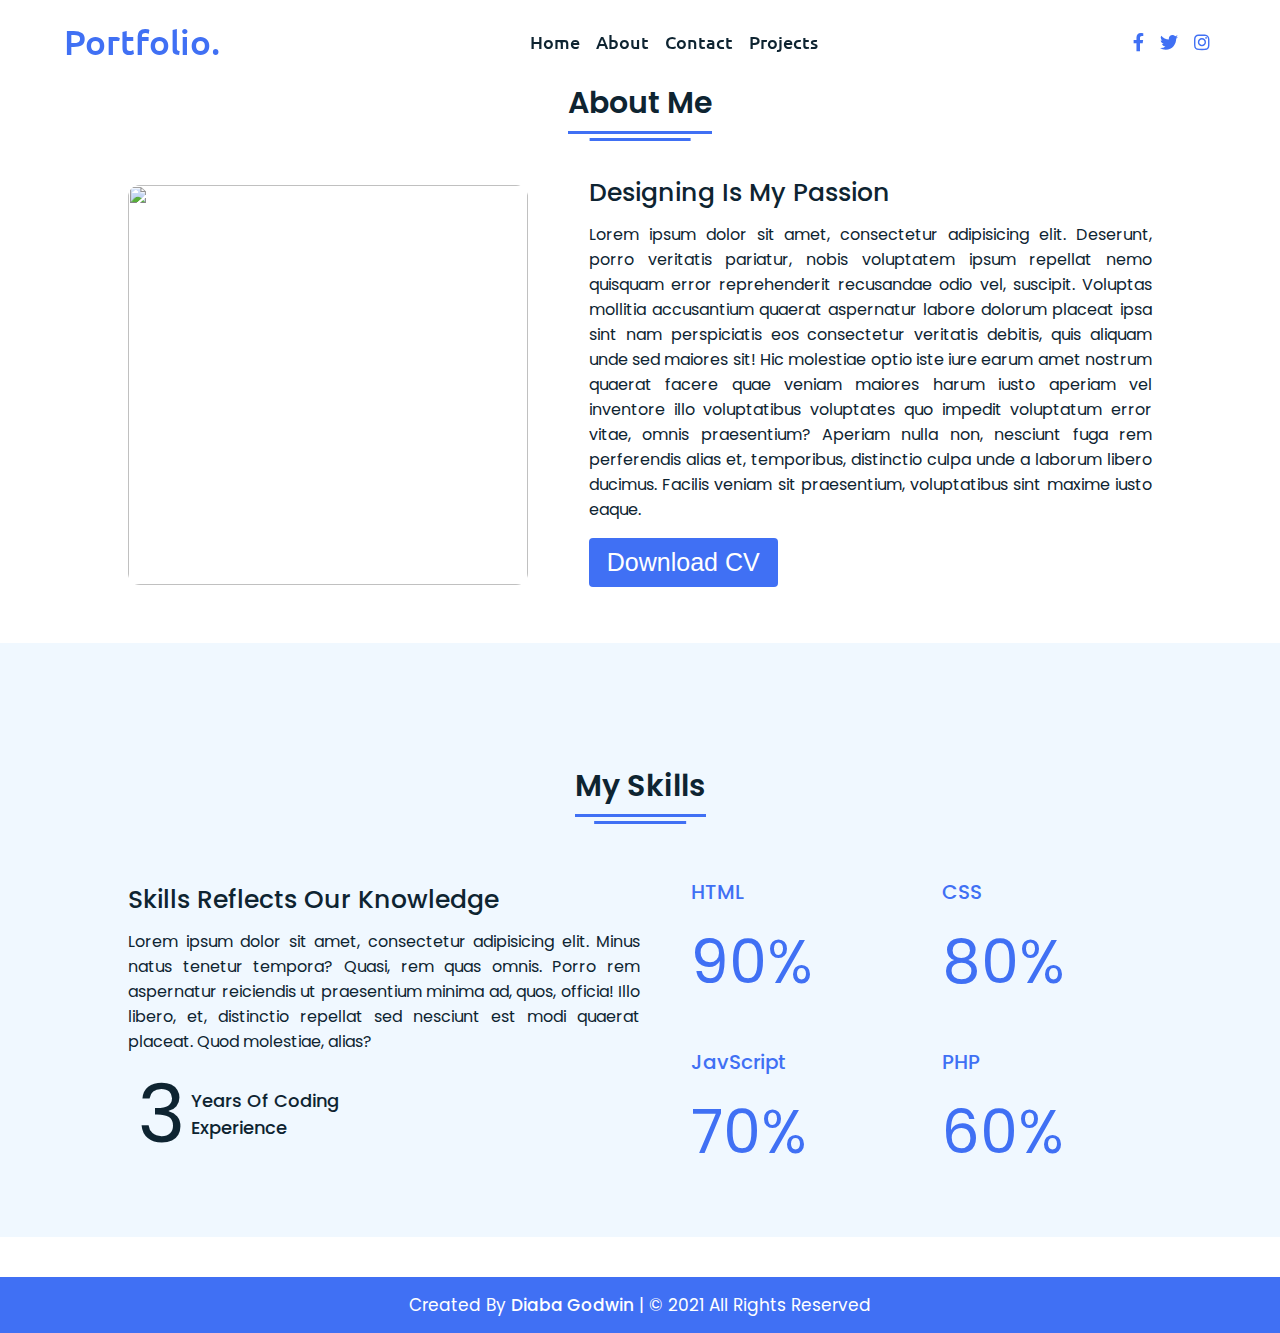
==== About.html @ 7c53193d "Uploaded my Portfolio" ====
<!DOCTYPE html>
<html lang="en">
<head>
    <meta charset="UTF-8" />
    <title>Portfolio Website</title>
    <link rel="stylesheet" href="style.css" />
    <link rel="stylesheet" href="https://cdnjs.cloudflare.com/ajax/libs/font-awesome/5.15.2/css/all.min.css" />
    <meta name="viewport" content="width=device-width, initial-scale=1.0" />
</head>
<body>
    <nav>
        <div class="navbar">
          <div class="logo"><a href="#">Portfolio.</a></div>
          <ul class="menu">
            <li><a href="index.html">Home</a></li>
            <li><a href="About.html">About</a></li>
            <li><a href="Contact.html">Contact</a></li>
            <li><a href="Projects.html">Projects</a></li>
            <div class="cancel-btn">
              <i class="fas fa-times"></i>
            </div>
          </ul>
          <div class="media-icons">
            <a href="#"><i class="fab fa-facebook-f"></i></a>
            <a href="#"><i class="fab fa-twitter"></i></a>
            <a href="#"><i class="fab fa-instagram"></i></a>
          </div>
        </div>
        <div class="menu-btn">
          <i class="fas fa-bars"></i>
        </div>
      </nav>

    <section class="about" id="about">
        <div class="content">
          <div class="title"><span>About Me</span></div>
          <div class="about-details">
            <div class="left">
              <img src="images/about.jpg" alt="" />
            </div>
            <div class="right">
              <div class="topic">Designing Is My Passion</div>
              <p>
                Lorem ipsum dolor sit amet, consectetur adipisicing elit. Deserunt, porro veritatis pariatur, nobis voluptatem ipsum repellat nemo quisquam error reprehenderit recusandae odio vel, suscipit. Voluptas mollitia accusantium quaerat aspernatur labore dolorum placeat ipsa sint nam perspiciatis eos consectetur veritatis debitis, quis aliquam unde sed maiores sit! Hic molestiae optio iste
                iure earum amet nostrum quaerat facere quae veniam maiores harum iusto aperiam vel inventore illo voluptatibus voluptates quo impedit voluptatum error vitae, omnis praesentium? Aperiam nulla non, nesciunt fuga rem perferendis alias et, temporibus, distinctio culpa unde a laborum libero ducimus. Facilis veniam sit praesentium, voluptatibus sint maxime iusto eaque.
              </p>
              <div class="button">
                <button>Download CV</button>
              </div>
            </div>
          </div>
        </div>
    </section>


    <section class="skills" id="skills">
        <div class="content">
          <div class="title"><span>My Skills</span></div>
          <div class="skills-details">
            <div class="text">
              <div class="topic">Skills Reflects Our Knowledge</div>
              <p>Lorem ipsum dolor sit amet, consectetur adipisicing elit. Minus natus tenetur tempora? Quasi, rem quas omnis. Porro rem aspernatur reiciendis ut praesentium minima ad, quos, officia! Illo libero, et, distinctio repellat sed nesciunt est modi quaerat placeat. Quod molestiae, alias?</p>
              <div class="experience">
                <div class="num">3</div>
                <div class="exp">
                  Years Of Coding<br />
                  Experience
                </div>
              </div>
            </div>
            <div class="boxes">
              <div class="box">
                <div class="topic">HTML</div>
                <div class="per">90%</div>
              </div>
              <div class="box">
                <div class="topic">CSS</div>
                <div class="per">80%</div>
              </div>
              <div class="box">
                <div class="topic">JavScript</div>
                <div class="per">70%</div>
              </div>
              <div class="box">
                <div class="topic">PHP</div>
                <div class="per">60%</div>
              </div>
            </div>
          </div>
        </div>
      </section>


      <footer>
        <div class="text">
          <span>Created By <a href="#">Diaba Godwin</a> | &#169; 2021 All Rights Reserved</span>
        </div>
      </footer>
  
      <script src="script.js"></script>
</body>
</html>
---- style.css ----
/* Google Font CDN Link */
@import url('https://fonts.googleapis.com/css2?family=Poppins:wght@400;500;600;700&family=Ubuntu:wght@400;500;700&display=swap');
*{
  margin: 0;
  padding: 0;
  box-sizing: border-box;
  text-decoration: none;
  scroll-behavior: smooth;
}

/* Custom Scroll Bar CSS */
::-webkit-scrollbar {
    width: 10px;
}
::-webkit-scrollbar-track {
    background: #f1f1f1;
}
::-webkit-scrollbar-thumb {
    background: #6e93f7;
    border-radius: 12px;
    transition: all 0.3s ease;
}

::-webkit-scrollbar-thumb:hover {
    background: #4070f4;
}
/* navbar styling */

nav{
  position: fixed;
  width: 100%;
  padding: 20px 0;
  z-index: 998;
  transition: all 0.3s ease;
  font-family: 'Ubuntu', sans-serif;
}
nav.sticky{
  background: #4070f4;
  padding: 13px 0;
}
nav .navbar{
  width: 90%;
  display: flex;
  justify-content: space-between;
  align-items: center;
  margin: auto;
}
nav .navbar .logo a{
  font-weight: 500;
  font-size: 35px;
  color: #4070f4;
  text-decoration: none;
}
nav.sticky .navbar .logo a{
  color: #fff;
  text-decoration: none;
}
nav .navbar .menu{
  display: flex;
  position: relative;
}
nav .navbar .menu li{
  list-style: none;
  margin: 0 8px;
}
.navbar .menu a{
  font-size: 18px;
  font-weight: 500;
  color: #0E2431;
  padding: 6px 0;
  transition: all 0.4s ease;
  text-decoration: none;

}
.navbar .menu a:hover{
  color: #4070f4;
}
nav.sticky .menu a{
  color: #FFF;
}
nav.sticky .menu a:hover{
  color: #0E2431;
}
.navbar .media-icons a{
  color: #4070f4;
  font-size: 18px;
  margin: 0 6px;
  text-decoration: none;

}
nav.sticky .media-icons a{
  color: #FFF;
}

/* Side Navigation Menu Button CSS */
nav .menu-btn,
.navbar .menu .cancel-btn{
  position: absolute;
  color: #fff;
  right: 30px;
  top: 20px;
  font-size: 20px;
  cursor: pointer;
  transition: all 0.3s ease;
  display: none;
}
nav .menu-btn{
  color: #4070f4;
}
nav.sticky .menu-btn{
  color: #FFF;
}
.navbar .menu .menu-btn{
  color: #fff;
}

/* home section styling */
.home{
  height: 100vh;
  width: 100%;
  /* background: url("images/background.png") no-repeat; */
  background-size: cover;
  background-position: center;
  background-attachment: fixed;
  font-family: 'Ubuntu', sans-serif;
}
.home .home-content{
  width: 90%;
  height: 100%;
  margin: auto;
  display: flex;
  flex-direction: column;
  justify-content: center;
}
.home .text-one{
  font-size: 25px;
  color: #0E2431;
}
.home .text-two{
  color: #0E2431;
  font-size: 75px;
  font-weight: 600;
  margin-left: -3px;
}
.home .text-three{
  font-size: 40px;
  margin: 5px 0;
  color: #4070f4;
}
.home .text-four{
  font-size: 23px;
  margin: 5px 0;
  color: #0E2431;
}
.home .button{
  margin: 14px 0;
}
.home .button button{
  outline: none;
  padding: 8px 16px;
  border-radius: 6px;
  font-size: 25px;
  font-weight: 400;
  background: #4070f4;
  color: #fff;
  cursor: pointer;
  border: 2px solid transparent;
  transition: all 0.4s ease;
}
.home .button button:hover{
  border-color: #4070f4;
  background-color: #fff;
  color: #4070f4;
}

/* About Section Styling */
/* Those Elements Where We Have Apply Same CSS,
 I'm Selecting Directly 'Section Tag' and 'Class'  */
section{
  padding-top: 40px;
}
section .content{
  width: 80%;
  margin: 40px auto;
  font-family: 'Poppins', sans-serif;
}
.about .about-details{
  display: flex;
  justify-content: space-between;
  align-items: center;
}
section .title{
  display: flex;
  justify-content: center;
  margin-bottom: 40px;
}
section .title span{
  color: #0E2431;
  font-size: 30px;
  font-weight: 600;
  position: relative;
  padding-bottom: 8px;
}
section .title span::before,
section .title span::after{
  content: '';
  position: absolute;
  height: 3px;
  width: 100%;
  background: #4070f4;
  left: 0;
  bottom: 0;
}
section .title span::after{
  bottom: -7px;
  width: 70%;
  left: 50%;
  transform: translateX(-50%);
}
.about .about-details .left{
  width: 45%;
}
.about .left img{
  height: 400px;
  width: 400px;
  object-fit: cover;
  border-radius: 12px;
}
.about-details .right{
  width: 55%;
}
section  .topic{
  color: #0E2431;
  font-size: 25px;
  font-weight: 500;
  margin-bottom: 10px;
}
.about-details .right p{
  text-align: justify;
  color: #0E2431;
}
section .button{
  margin: 16px 0;
}
section .button button{
  outline: none;
  padding: 8px 16px;
  border-radius: 4px;
  font-size: 25px;
  font-weight: 400;
  background: #4070f4;
  color: #fff;
  border: 2px solid transparent;
  cursor: pointer;
  transition: all 0.4s ease;
}
section .button button:hover{
  border-color: #4070f4;
  background-color: #fff;
  color: #4070f4;
}

 /* My Skills CSS */
 .skills{
   background: #F0F8FF;
 }
 .skills .content{
   padding: 40px 0;
 }
 .skills .skills-details{
   display: flex;
   justify-content: space-between;
   align-items: center;
 }
 .skills-details .text{
   width: 50%;
 }
 .skills-details p{
   color: #0E2431;
   text-align: justify;
 }
.skills .skills-details .experience{
  display: flex;
  align-items: center;
  margin: 0 10px;
}
.skills-details .experience .num{
  color: #0E2431;
  font-size: 80px;
}
.skills-details .experience .exp{
  color: #0E2431;
  margin-left: 20px;
  font-size: 18px;
  font-weight: 500;
  margin: 0 6px;
}
.skills-details .boxes{
  width: 45%;
  display: flex;
  flex-wrap: wrap;
  justify-content: space-between;
}
.skills-details .box{
  width: calc(100% / 2 - 20px);
  margin: 20px 0;
}
.skills-details .boxes .topic{
  font-size: 20px;
  color: #4070f4;
}
.skills-details .boxes .per{
  font-size: 60px;
  color: #4070f4;
}

/* My Services CSS */
.services .boxes{
  display: flex;
  flex-wrap: wrap;
  justify-content: space-between;
}
.services .boxes .box{
  margin: 20px 0;
  width: calc(100% / 3 - 20px);
  text-align: center;
  border-radius: 12px;
  padding: 30px 10px;
  box-shadow: 0 5px 10px rgba(0, 0, 0, 0.12);
  cursor: default;
  transition: all 0.4s ease;
}
.services .boxes .box:hover{
  background: #4070f4;
  color: #fff;
}
.services .boxes .box .icon{
  height: 50px;
  width: 50px;
  background: #4070f4;
  border-radius: 50%;
  text-align: center;
  line-height: 50px;
  font-size: 18px;
  color: #fff;
  margin: 0 auto 10px auto;
  transition: all 0.4s ease;
}
.boxes .box:hover .icon{
  background-color: #fff;
  color: #4070f4;
}
.services .boxes .box:hover .topic,
.services .boxes .box:hover p{
  color: #0E2431;
  transition: all 0.4s ease;
}
.services .boxes .box:hover .topic,
.services .boxes .box:hover p{
  color: #fff;
}
/* Contact Me CSS */
.contact{
  background: #F0F8FF;
}
.contact .content{
  margin: 0 auto;
  padding: 30px 0;
}
.contact .text{
  width: 80%;
  text-align: center;
  margin: auto;
}

/* Footer CSS */
footer{
  background: #4070f4;
  padding: 15px 0;
  text-align: center;
  font-family: 'Poppins', sans-serif;
}
footer .text span{
  font-size: 17px;
  font-weight: 400;
  color: #fff;
}
footer .text span a{
  font-weight: 500;
  color: #FFF;
  text-decoration: none;
}
footer .text span a:hover{
  text-decoration: underline;
}
/* Scroll TO Top Button CSS */
.scroll-button a{
  position: fixed;
  bottom: 20px;
  right: 20px;
  color: #fff;
  background: #4070f4;
  padding: 7px 12px;;
  font-size: 18px;
  border-radius: 6px;
  box-shadow: rgba(0, 0, 0, 0.15);
  display: none;
}

/* Responsive Media Query */
@media (max-width: 1190px) {
  section .content{
    width: 85%;
  }
}
@media (max-width: 1000px) {
  .about .about-details{
    justify-content: center;
    flex-direction: column;
  }
  .about .about-details .left{
    display: flex;
    justify-content: center;
    width: 100%;
  }
  .about-details .right{
    width: 90%;
    margin: 40px 0;
  }
  .services .boxes .box{
    margin: 20px 0;
    width: calc(100% / 2 - 20px);
  }
}
@media (max-width: 900px) {
  .about .left img{
    height: 350px;
    width: 350px;
  }
}

@media (max-width: 750px) {
  nav .navbar{
    width: 90%;
  }
  nav .navbar .menu{
    position: fixed;
    left: -100%;
    top: 0;
    background: #0E2431;
    height: 100vh;
    max-width: 400px;
    width: 100%;
    padding-top: 60px;
    flex-direction: column;
    align-items: center;
    transition: all 0.5s ease;
  }
  .navbar.active .menu{
    left: 0;
  }
  nav .navbar .menu a{
    font-size: 23px;
    display: block;
    color: #fff;
    margin: 10px 0;
  }
  nav.sticky .menu a:hover{
    color: #4070f4;
  }
  nav .navbar .media-icons{
    display: none;
  }
  nav .menu-btn,
  .navbar .menu .cancel-btn{
    display: block;
  }
  .home .text-two{
    font-size: 65px;
  }
  .home .text-three{
    font-size: 35px;
  }
  .skills .skills-details{
    align-items: center;
    justify-content: center;
    flex-direction: column;
  }
  .skills-details .text{
    width: 100%;
    margin-bottom: 50px;
  }
  .skills-details .boxes{
    justify-content: center;
    align-items: center;
    width: 100%;
  }
  .services .boxes .box{
    margin: 20px 0;
    width: 100%;
  }
  .contact .text{
    width: 100%;
}
}

@media (max-width: 500px){
  .home .text-two{
    font-size: 55px;
  }
  .home .text-three{
    font-size: 33px;
  }
  .skills-details .boxes .per{
    font-size: 50px;
    color: #4070f4;
  }
}
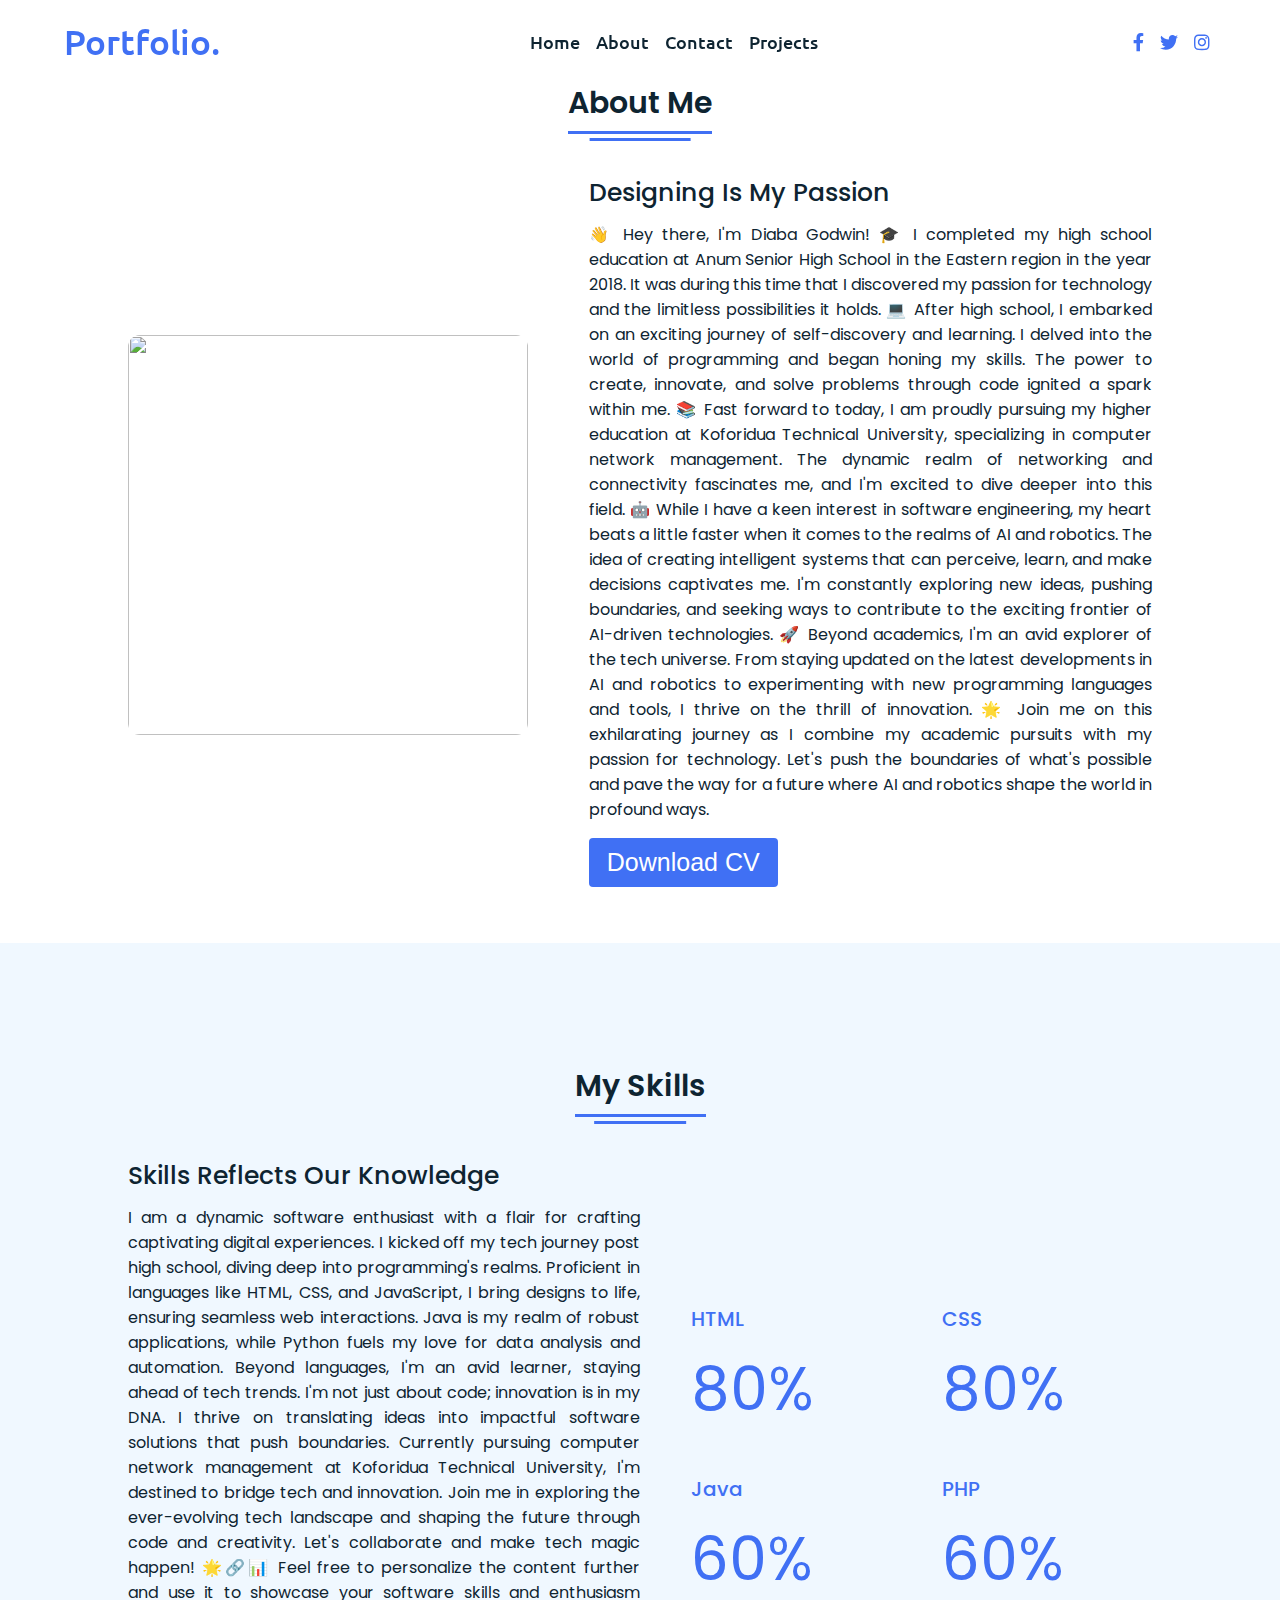
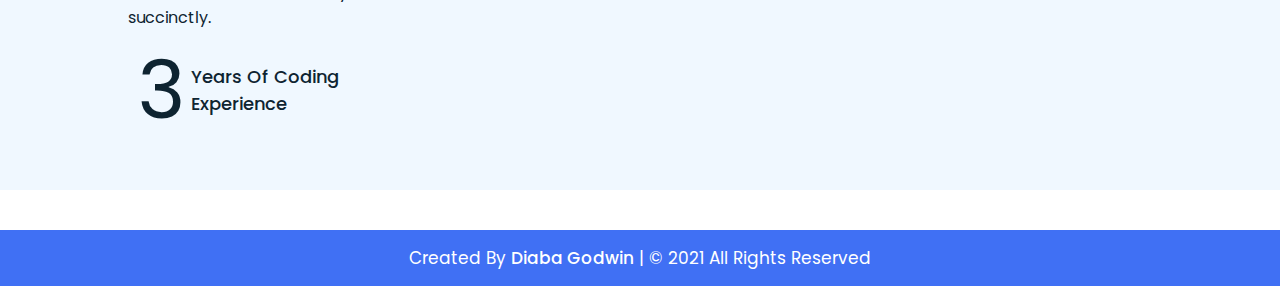
==== commit d37c4956: "Fixed the About page" ====
--- a/About.html
+++ b/About.html
@@ -36,14 +36,27 @@
           <div class="title"><span>About Me</span></div>
           <div class="about-details">
             <div class="left">
-              <img src="images/about.jpg" alt="" />
+              <img src="images/cobbie.jpg" alt="" />
             </div>
             <div class="right">
               <div class="topic">Designing Is My Passion</div>
               <p>
-                Lorem ipsum dolor sit amet, consectetur adipisicing elit. Deserunt, porro veritatis pariatur, nobis voluptatem ipsum repellat nemo quisquam error reprehenderit recusandae odio vel, suscipit. Voluptas mollitia accusantium quaerat aspernatur labore dolorum placeat ipsa sint nam perspiciatis eos consectetur veritatis debitis, quis aliquam unde sed maiores sit! Hic molestiae optio iste
-                iure earum amet nostrum quaerat facere quae veniam maiores harum iusto aperiam vel inventore illo voluptatibus voluptates quo impedit voluptatum error vitae, omnis praesentium? Aperiam nulla non, nesciunt fuga rem perferendis alias et, temporibus, distinctio culpa unde a laborum libero ducimus. Facilis veniam sit praesentium, voluptatibus sint maxime iusto eaque.
-              </p>
+             
+                👋 Hey there, I'm Diaba Godwin!
+                
+                🎓 I completed my high school education at Anum Senior High School in the Eastern region in the year 2018. It was during this time that I discovered my passion for technology and the limitless possibilities it holds.
+                
+                💻 After high school, I embarked on an exciting journey of self-discovery and learning. I delved into the world of programming and began honing my skills. The power to create, innovate, and solve problems through code ignited a spark within me.
+                
+                📚 Fast forward to today, I am proudly pursuing my higher education at Koforidua Technical University, specializing in computer network management. The dynamic realm of networking and connectivity fascinates me, and I'm excited to dive deeper into this field.
+                
+                🤖 While I have a keen interest in software engineering, my heart beats a little faster when it comes to the realms of AI and robotics. The idea of creating intelligent systems that can perceive, learn, and make decisions captivates me. I'm constantly exploring new ideas, pushing boundaries, and seeking ways to contribute to the exciting frontier of AI-driven technologies.
+                
+                🚀 Beyond academics, I'm an avid explorer of the tech universe. From staying updated on the latest developments in AI and robotics to experimenting with new programming languages and tools, I thrive on the thrill of innovation.
+                
+                🌟 Join me on this exhilarating journey as I combine my academic pursuits with my passion for technology. Let's push the boundaries of what's possible and pave the way for a future where AI and robotics shape the world in profound ways.
+                
+                </p>
               <div class="button">
                 <button>Download CV</button>
               </div>
@@ -59,7 +72,14 @@
           <div class="skills-details">
             <div class="text">
               <div class="topic">Skills Reflects Our Knowledge</div>
-              <p>Lorem ipsum dolor sit amet, consectetur adipisicing elit. Minus natus tenetur tempora? Quasi, rem quas omnis. Porro rem aspernatur reiciendis ut praesentium minima ad, quos, officia! Illo libero, et, distinctio repellat sed nesciunt est modi quaerat placeat. Quod molestiae, alias?</p>
+              <p> I am a dynamic software enthusiast with a flair for crafting captivating digital experiences. I kicked off my tech journey post high school, diving deep into programming's realms. Proficient in languages like HTML, CSS, and JavaScript, I bring designs to life, ensuring seamless web interactions.
+
+                Java is my realm of robust applications, while Python fuels my love for data analysis and automation. Beyond languages, I'm an avid learner, staying ahead of tech trends. I'm not just about code; innovation is in my DNA. I thrive on translating ideas into impactful software solutions that push boundaries.
+                
+                Currently pursuing computer network management at Koforidua Technical University, I'm destined to bridge tech and innovation. Join me in exploring the ever-evolving tech landscape and shaping the future through code and creativity. Let's collaborate and make tech magic happen! 🌟🔗📊
+                
+                Feel free to personalize the content further and use it to showcase your software skills and enthusiasm succinctly.
+</p>
               <div class="experience">
                 <div class="num">3</div>
                 <div class="exp">
@@ -71,15 +91,15 @@
             <div class="boxes">
               <div class="box">
                 <div class="topic">HTML</div>
-                <div class="per">90%</div>
+                <div class="per">80%</div>
               </div>
               <div class="box">
                 <div class="topic">CSS</div>
                 <div class="per">80%</div>
               </div>
               <div class="box">
-                <div class="topic">JavScript</div>
-                <div class="per">70%</div>
+                <div class="topic">Java</div>
+                <div class="per">60%</div>
               </div>
               <div class="box">
                 <div class="topic">PHP</div>
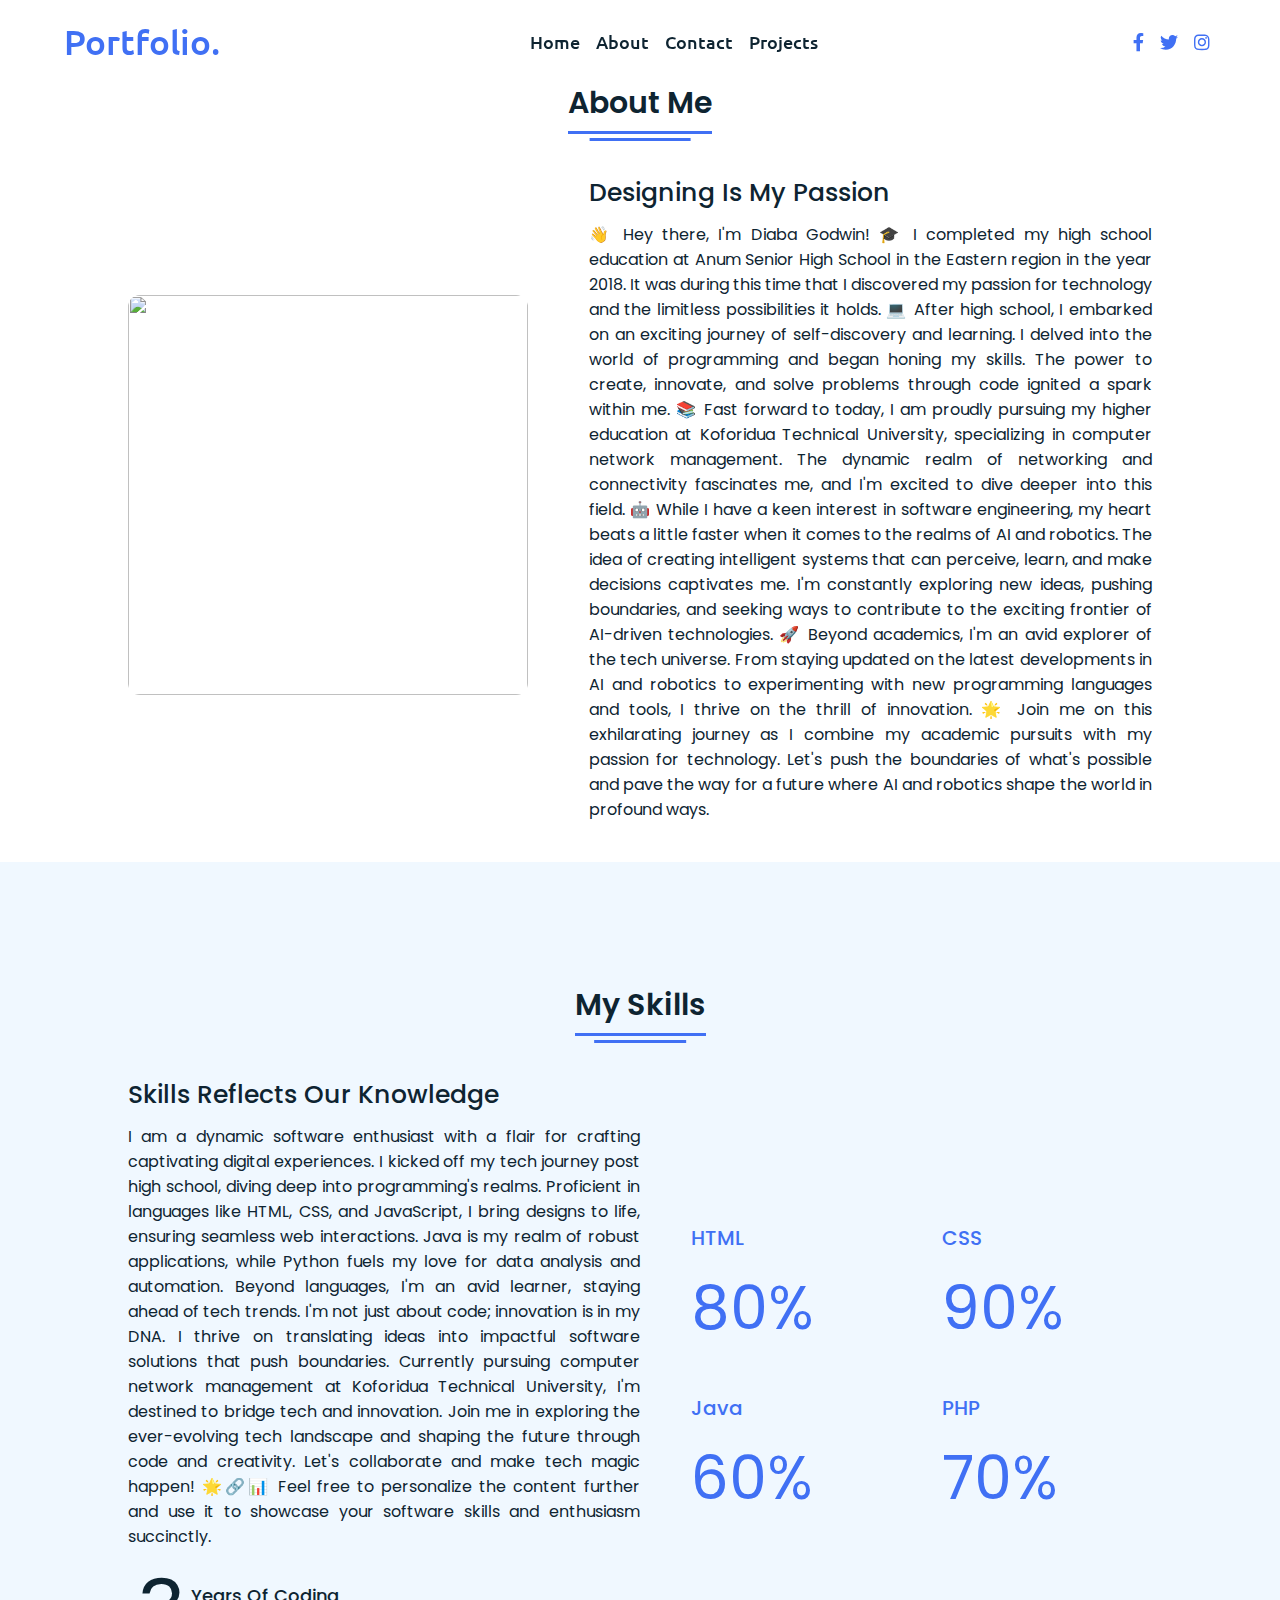
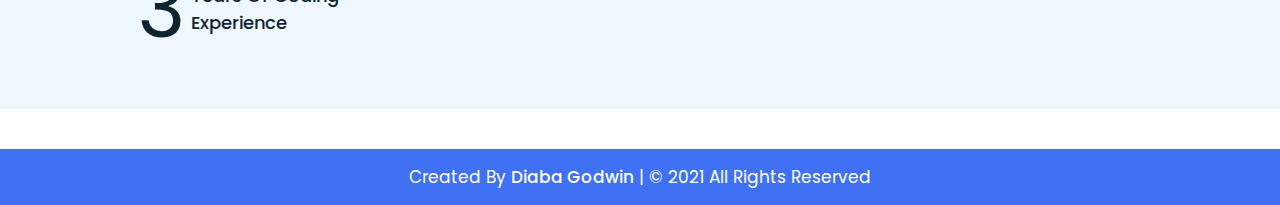
==== commit faa4c78e: "Fixed the About page" ====
--- a/About.html
+++ b/About.html
@@ -57,9 +57,9 @@
                 🌟 Join me on this exhilarating journey as I combine my academic pursuits with my passion for technology. Let's push the boundaries of what's possible and pave the way for a future where AI and robotics shape the world in profound ways.
                 
                 </p>
-              <div class="button">
+              <!-- <div class="button">
                 <button>Download CV</button>
-              </div>
+              </div> -->
             </div>
           </div>
         </div>
@@ -95,7 +95,7 @@
               </div>
               <div class="box">
                 <div class="topic">CSS</div>
-                <div class="per">80%</div>
+                <div class="per">90%</div>
               </div>
               <div class="box">
                 <div class="topic">Java</div>
@@ -103,7 +103,7 @@
               </div>
               <div class="box">
                 <div class="topic">PHP</div>
-                <div class="per">60%</div>
+                <div class="per">70%</div>
               </div>
             </div>
           </div>
--- a/style.css
+++ b/style.css
@@ -119,6 +119,8 @@
   height: 100vh;
   width: 100%;
   /* background: url("images/background.png") no-repeat; */
+  background: url("images/cobbie.jpg") no-repeat;
+
   background-size: cover;
   background-position: center;
   background-attachment: fixed;
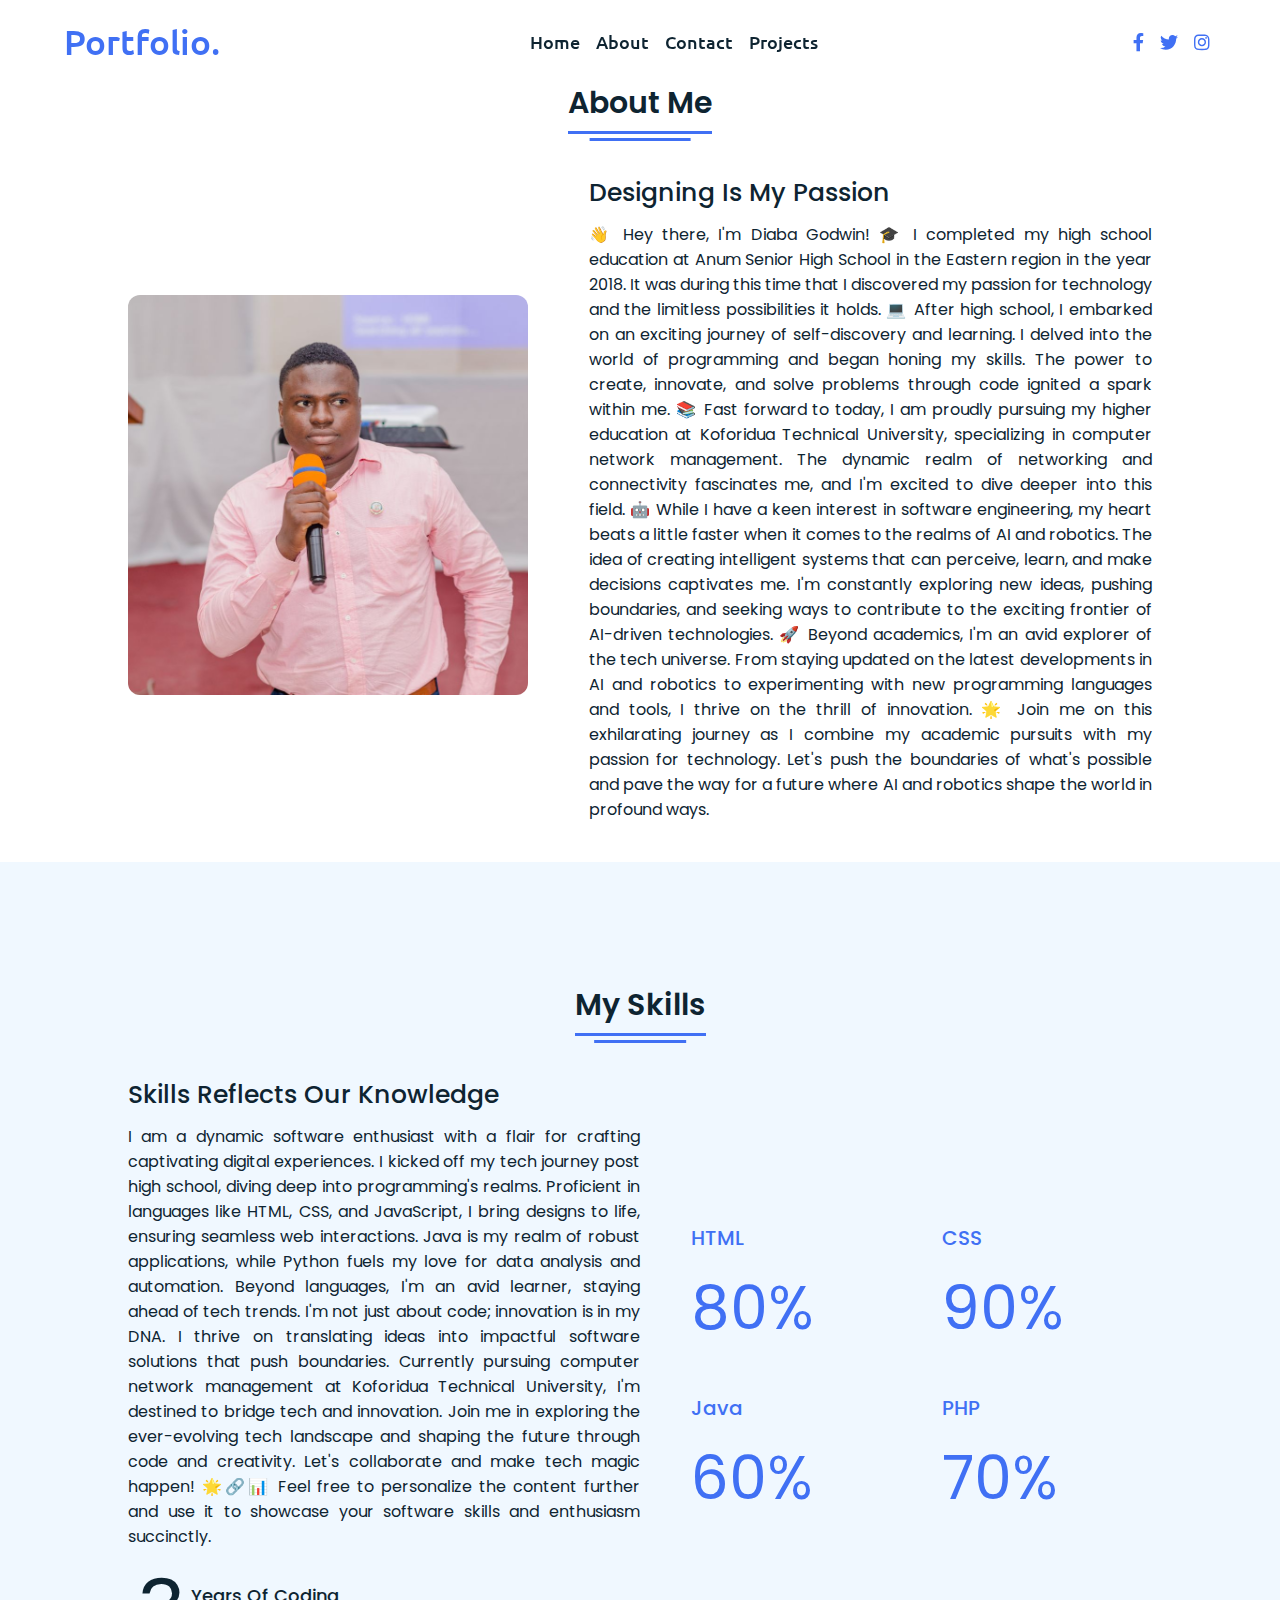
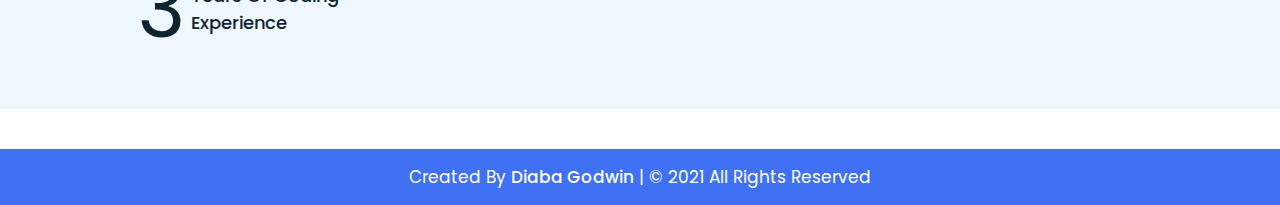
==== commit 8e530a88: "Fixed path to images" ====
--- a/About.html
+++ b/About.html
@@ -36,7 +36,7 @@
           <div class="title"><span>About Me</span></div>
           <div class="about-details">
             <div class="left">
-              <img src="images/cobbie.jpg" alt="" />
+              <img src="Images/cobbie.jpg" alt="myPicture" />
             </div>
             <div class="right">
               <div class="topic">Designing Is My Passion</div>
--- a/style.css
+++ b/style.css
@@ -119,8 +119,7 @@
   height: 100vh;
   width: 100%;
   /* background: url("images/background.png") no-repeat; */
-  background: url("images/cobbie.jpg") no-repeat;
-
+  background: url("Images/cobbie.jpg") no-repeat;
   background-size: cover;
   background-position: center;
   background-attachment: fixed;
